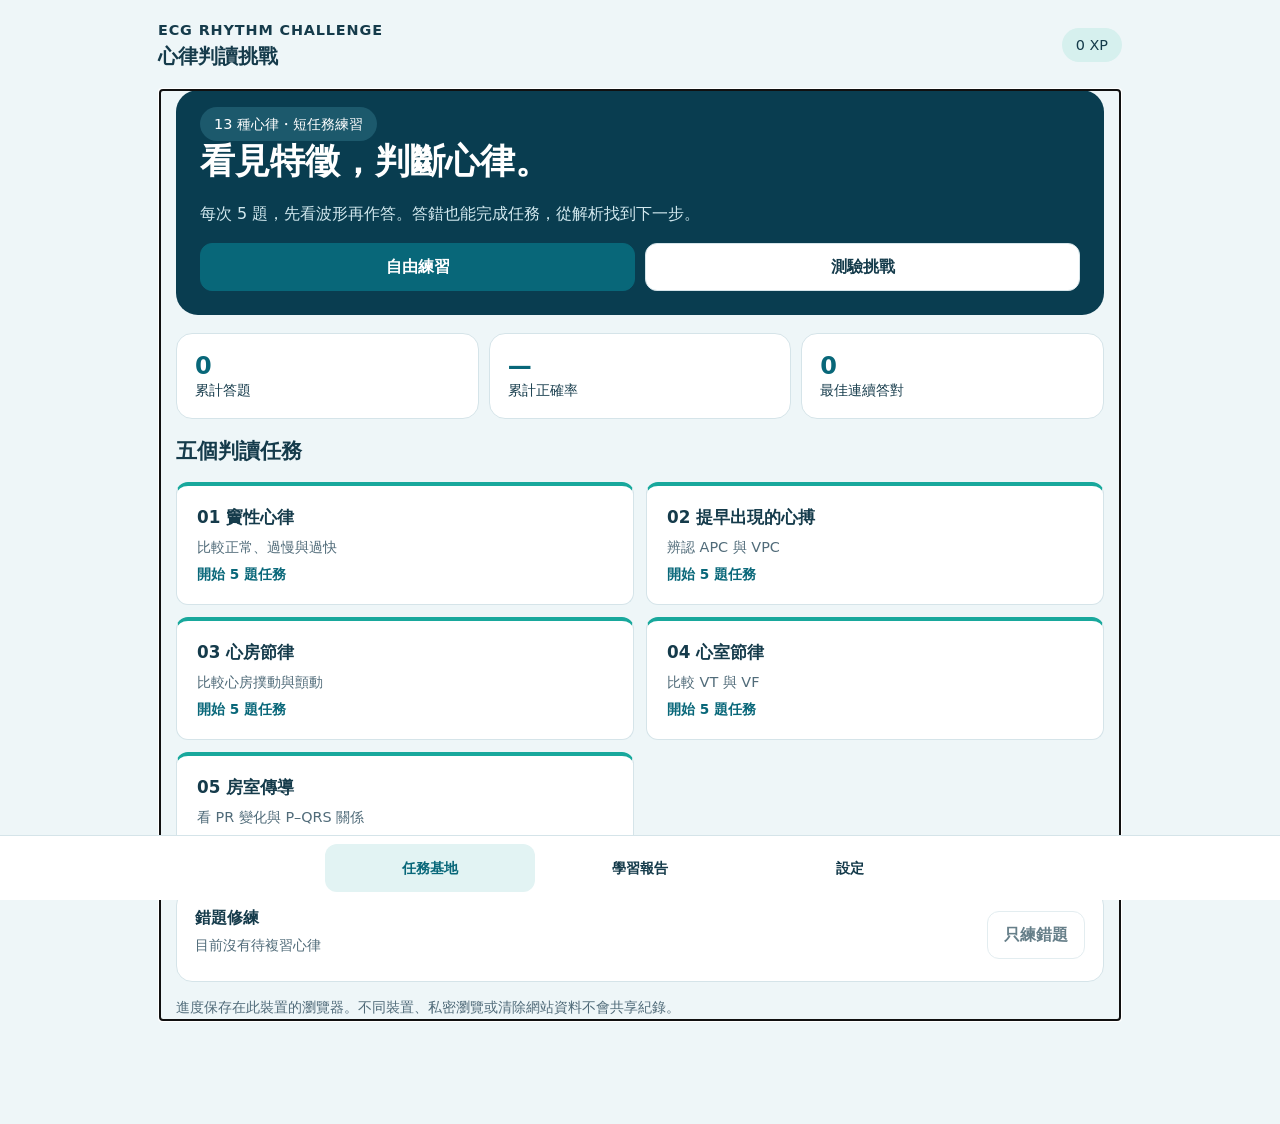
==== index.html @ e71709d8 "Add 300/RR large-box heart-rate calculator and explicit teaching formula" ====
<!doctype html><html lang="zh-Hant"><head><meta charset="utf-8"><meta name="viewport" content="width=device-width,initial-scale=1,viewport-fit=cover"><meta name="theme-color" content="#093d50"><title>ECG Rhythm Challenge｜心律判讀挑戰</title><meta name="description" content="護理科學生心律判讀：13 種指定心律、短任務、中文解析與錯題重練。"><link rel="icon" href="data:image/svg+xml,%3Csvg xmlns='http://www.w3.org/2000/svg' viewBox='0 0 64 64'%3E%3Crect width='64' height='64' rx='14' fill='%230b6477'/%3E%3Cpath d='M7 34h12l5-14 8 28 7-20 4 6h14' fill='none' stroke='white' stroke-width='5'/%3E%3C/svg%3E"><link rel="stylesheet" href="style.css?v=10"></head><body><a class="skip" href="#app">跳至主要內容</a><header><div><b>ECG RHYTHM CHALLENGE</b><span>心律判讀挑戰</span></div><span class="pill" id="xp">0 XP</span></header><p id="notice" class="notice" role="status" hidden></p><main id="app" tabindex="-1"></main><nav id="nav" aria-label="主要導覽"><button data-view="home">任務基地</button><button data-view="report">學習報告</button><button data-view="settings">設定</button></nav><dialog id="zoom"><div class="dialog-top"><b>心電圖放大檢視</b><button id="closeZoom">關閉</button></div><p>左右滑動查看完整波形。</p><div class="zoom-scroll"><img id="zoomImg" alt="放大的心電圖波形"></div></dialog><noscript>請啟用 JavaScript 以進行心律判讀練習。</noscript><script type="module" src="app.mjs?v=10"></script></body></html>
---- style.css ----
:root{font-family:system-ui,-apple-system,'Noto Sans TC',sans-serif;color:#153b4b;background:#eef6f8;font-size:16px;--teal:#086779;--muted:#506b79;--line:#d5e4e9}*{box-sizing:border-box}body{margin:0;padding-bottom:calc(90px + env(safe-area-inset-bottom))}button,select{font:inherit}button{cursor:pointer;min-height:48px;border-radius:12px;border:1px solid var(--line);padding:11px 16px;background:white;color:#153b4b;font-weight:650;touch-action:manipulation}button:disabled{cursor:default;opacity:.65}button:focus-visible,select:focus-visible{outline:3px solid #f2af39;outline-offset:3px}button.primary{background:var(--teal);color:white;border-color:var(--teal)}button.full{width:100%}header{max-width:1000px;margin:auto;padding:20px 18px;display:flex;justify-content:space-between;gap:12px;align-items:center}header b{font-size:.9rem;letter-spacing:.06em}header span:not(.pill){display:block;font-size:1.25rem;font-weight:800;margin-top:4px}.pill{border-radius:50px;background:#d6f0ee;padding:9px 14px;white-space:nowrap;font-size:.9rem}main{max-width:960px;margin:auto;padding:0 16px}h1{font-size:clamp(1.6rem,5vw,2.2rem);margin:4px 0 12px}h2{font-size:1.3rem}h3{font-size:1.05rem}p{line-height:1.65}small,.muted{color:var(--muted);font-size:.9rem}.hero{background:#093d50;color:white;border-radius:22px;padding:24px;margin-bottom:18px}.hero p{color:#d1e8ee}.hero .pill{background:#1c596c;color:#fff}.actions{display:flex;flex-wrap:wrap;gap:10px}.actions>*{flex:1;min-width:130px}.metrics{display:grid;grid-template-columns:repeat(3,1fr);gap:10px;margin:16px 0}.metric,.card{background:white;border:1px solid var(--line);border-radius:16px;padding:18px}.metric b{display:block;font-size:1.5rem;color:var(--teal)}.metric span{font-size:.85rem}.cards{display:grid;grid-template-columns:repeat(2,minmax(0,1fr));gap:12px}.mission{text-align:left;padding:20px;border-top:4px solid #18a89c;display:flex;flex-direction:column;gap:9px}.mission b{font-size:1.05rem}.mission small{font-weight:400}.mission .best{font-size:.85rem;color:#086779}.card{margin:14px 0}.gamehead{display:flex;justify-content:space-between;align-items:center;gap:10px;margin-bottom:12px}.gamehead h1{font-size:1.05rem;margin:0}.progress{height:8px;background:#d7e5e9;border-radius:9px;overflow:hidden;margin:14px 0}.progress span{display:block;height:100%;background:#15a399}.tools{display:flex;gap:8px;flex-wrap:wrap;margin:10px 0}.tools button{font-size:.9rem;padding:8px 12px;min-height:44px}.ecg{background:#fff;border:1px solid #dfb8bc;border-radius:12px;overflow:hidden;position:relative}.ecg img{display:block;width:100%;height:auto;max-height:350px;object-fit:contain}.ecg.revealing{min-height:0}.choices{display:grid;grid-template-columns:1fr 1fr;gap:10px}.choice{display:flex;align-items:center;gap:12px;text-align:left;min-height:64px}.letter{flex:0 0 30px;width:30px;height:30px;border-radius:8px;display:grid;place-items:center;background:#e7f1f4}.choice.good{border:2px solid #197851;background:#e5f6ee;opacity:1}.choice.bad{border:2px solid #bc3d4d;background:#ffedf0;opacity:1}.choice.selected{border:2px solid var(--teal);opacity:1;background:#e7f4f7}.feedback{padding:18px;border-radius:14px;background:#eaf5f8;border-left:5px solid var(--teal);margin-top:18px}.feedback.bad{border-color:#bd3d50}.feedback ul{padding-left:20px;line-height:1.75}.feedback li{margin:7px 0}.guide{display:flex;gap:7px;flex-wrap:wrap;padding:12px 0}.guide span{background:#eaf1f5;padding:6px 9px;border-radius:8px;font-size:.85rem}.next-row{position:sticky;bottom:calc(78px + env(safe-area-inset-bottom));background:#ffffffee;padding:10px 0;backdrop-filter:blur(8px);margin-top:12px}.review{border-top:1px solid var(--line);padding:16px 0}.review summary{cursor:pointer;line-height:1.6}.review img{width:100%;max-width:550px}.row{display:flex;justify-content:space-between;gap:12px;align-items:center}.row p{margin:5px 0}.stat{display:grid;grid-template-columns:1fr auto;gap:8px;padding:15px 0;border-bottom:1px solid var(--line)}.bar{grid-column:1/-1;height:8px;background:#e1edf1;border-radius:8px;overflow:hidden}.bar span{display:block;height:100%;background:#12a296}nav{position:fixed;bottom:0;left:0;right:0;background:#fff;border-top:1px solid var(--line);display:flex;justify-content:center;padding:8px 12px calc(8px + env(safe-area-inset-bottom));z-index:5}nav button{border:0;max-width:210px;flex:1;background:white;font-size:.9rem}nav button.active{background:#e2f3f3;color:var(--teal)}.notice{max-width:940px;margin:0 auto 15px;padding:12px;background:#fff3ce;border-radius:10px}.demo{padding:12px;background:#fff2cd;border-radius:12px;margin-bottom:12px}.demo select,select{min-height:48px;max-width:100%;border:1px solid var(--line);border-radius:10px;padding:10px;background:white;color:inherit}dialog{width:min(95vw,900px);max-height:90dvh;border:0;border-radius:18px;padding:18px}dialog::backdrop{background:#092a3cd9}.dialog-top{display:flex;justify-content:space-between;align-items:center;gap:10px}.zoom-scroll{overflow-x:auto}.zoom-scroll img{width:100%;min-width:748px;height:auto}.skip{position:absolute;left:12px;top:-100px;background:white;padding:12px;z-index:20}.skip:focus{top:5px}.danger{color:#b63849}.points{font-size:2.6rem;font-weight:850;color:var(--teal)}@media(max-width:540px){header{padding:16px}main{padding:0 12px}.hero{padding:20px}.cards{grid-template-columns:1fr}.choices{grid-template-columns:1fr}.choice{min-height:56px;padding:12px}.metric{padding:12px}.card{padding:16px}.guide span{font-size:.8rem}.ecg img{max-height:none}.gamehead{flex-wrap:wrap}.tools{gap:6px}}@media(prefers-reduced-motion:reduce){*{scroll-behavior:auto!important}}

.rate-helper{margin:16px 0;padding:12px;background:#f0f8f8;border:1px solid #cbdfe2;border-radius:12px}.rate-helper summary{cursor:pointer;font-weight:700}.rate-helper input{display:block;width:100%;max-width:240px;min-height:48px;margin-top:8px;border:1px solid #92b2ba;border-radius:10px;padding:10px;font:inherit;color:#153b4b;background:white}.rate-helper input:focus-visible{outline:3px solid #ed9c35;outline-offset:2px}
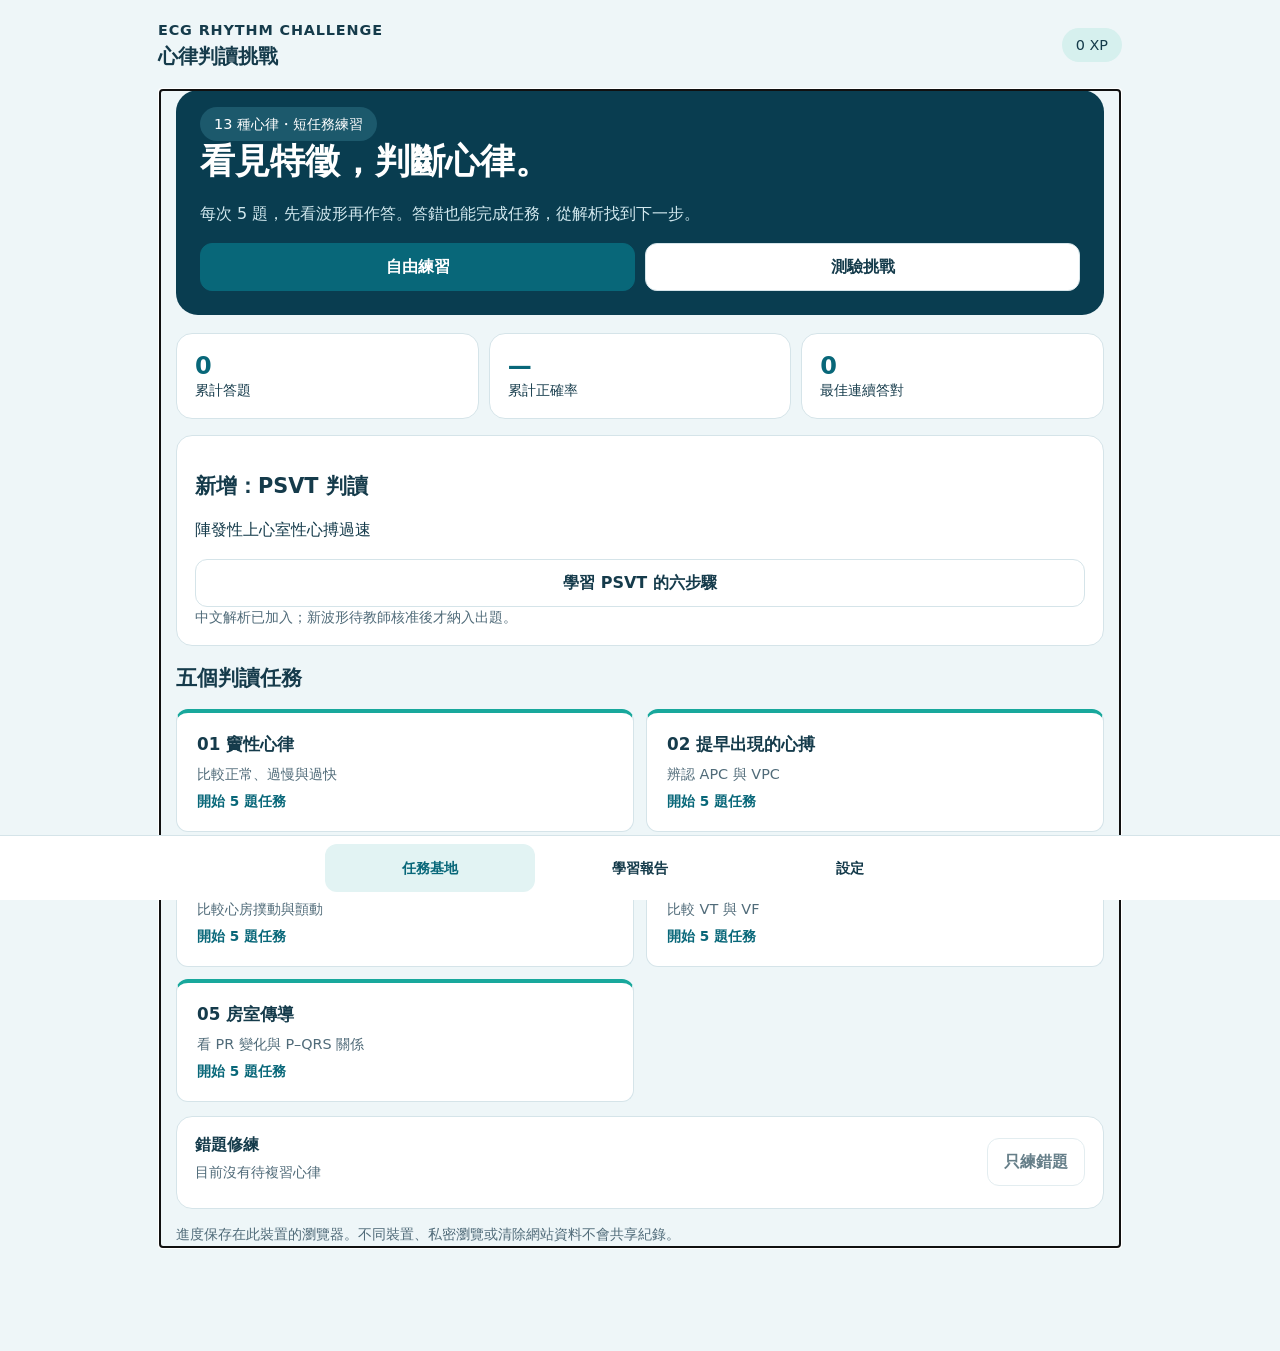
==== commit 98fe791f: "Add PSVT six-step study and three teacher-review waveforms; gate quiz use pending approval" ====
--- a/index.html
+++ b/index.html
@@ -1 +1 @@
-<!doctype html><html lang="zh-Hant"><head><meta charset="utf-8"><meta name="viewport" content="width=device-width,initial-scale=1,viewport-fit=cover"><meta name="theme-color" content="#093d50"><title>ECG Rhythm Challenge｜心律判讀挑戰</title><meta name="description" content="護理科學生心律判讀：13 種指定心律、短任務、中文解析與錯題重練。"><link rel="icon" href="data:image/svg+xml,%3Csvg xmlns='http://www.w3.org/2000/svg' viewBox='0 0 64 64'%3E%3Crect width='64' height='64' rx='14' fill='%230b6477'/%3E%3Cpath d='M7 34h12l5-14 8 28 7-20 4 6h14' fill='none' stroke='white' stroke-width='5'/%3E%3C/svg%3E"><link rel="stylesheet" href="style.css?v=10"></head><body><a class="skip" href="#app">跳至主要內容</a><header><div><b>ECG RHYTHM CHALLENGE</b><span>心律判讀挑戰</span></div><span class="pill" id="xp">0 XP</span></header><p id="notice" class="notice" role="status" hidden></p><main id="app" tabindex="-1"></main><nav id="nav" aria-label="主要導覽"><button data-view="home">任務基地</button><button data-view="report">學習報告</button><button data-view="settings">設定</button></nav><dialog id="zoom"><div class="dialog-top"><b>心電圖放大檢視</b><button id="closeZoom">關閉</button></div><p>左右滑動查看完整波形。</p><div class="zoom-scroll"><img id="zoomImg" alt="放大的心電圖波形"></div></dialog><noscript>請啟用 JavaScript 以進行心律判讀練習。</noscript><script type="module" src="app.mjs?v=10"></script></body></html>
+<!doctype html><html lang="zh-Hant"><head><meta charset="utf-8"><meta name="viewport" content="width=device-width,initial-scale=1,viewport-fit=cover"><meta name="theme-color" content="#093d50"><title>ECG Rhythm Challenge｜心律判讀挑戰</title><meta name="description" content="護理科學生心律判讀：13 種指定心律、短任務、中文解析與錯題重練。"><link rel="icon" href="data:image/svg+xml,%3Csvg xmlns='http://www.w3.org/2000/svg' viewBox='0 0 64 64'%3E%3Crect width='64' height='64' rx='14' fill='%230b6477'/%3E%3Cpath d='M7 34h12l5-14 8 28 7-20 4 6h14' fill='none' stroke='white' stroke-width='5'/%3E%3C/svg%3E"><link rel="stylesheet" href="style.css?v=11"></head><body><a class="skip" href="#app">跳至主要內容</a><header><div><b>ECG RHYTHM CHALLENGE</b><span>心律判讀挑戰</span></div><span class="pill" id="xp">0 XP</span></header><p id="notice" class="notice" role="status" hidden></p><main id="app" tabindex="-1"></main><nav id="nav" aria-label="主要導覽"><button data-view="home">任務基地</button><button data-view="report">學習報告</button><button data-view="settings">設定</button></nav><dialog id="zoom"><div class="dialog-top"><b>心電圖放大檢視</b><button id="closeZoom">關閉</button></div><p>左右滑動查看完整波形。</p><div class="zoom-scroll"><img id="zoomImg" alt="放大的心電圖波形"></div></dialog><noscript>請啟用 JavaScript 以進行心律判讀練習。</noscript><script type="module" src="app.mjs?v=11"></script></body></html>
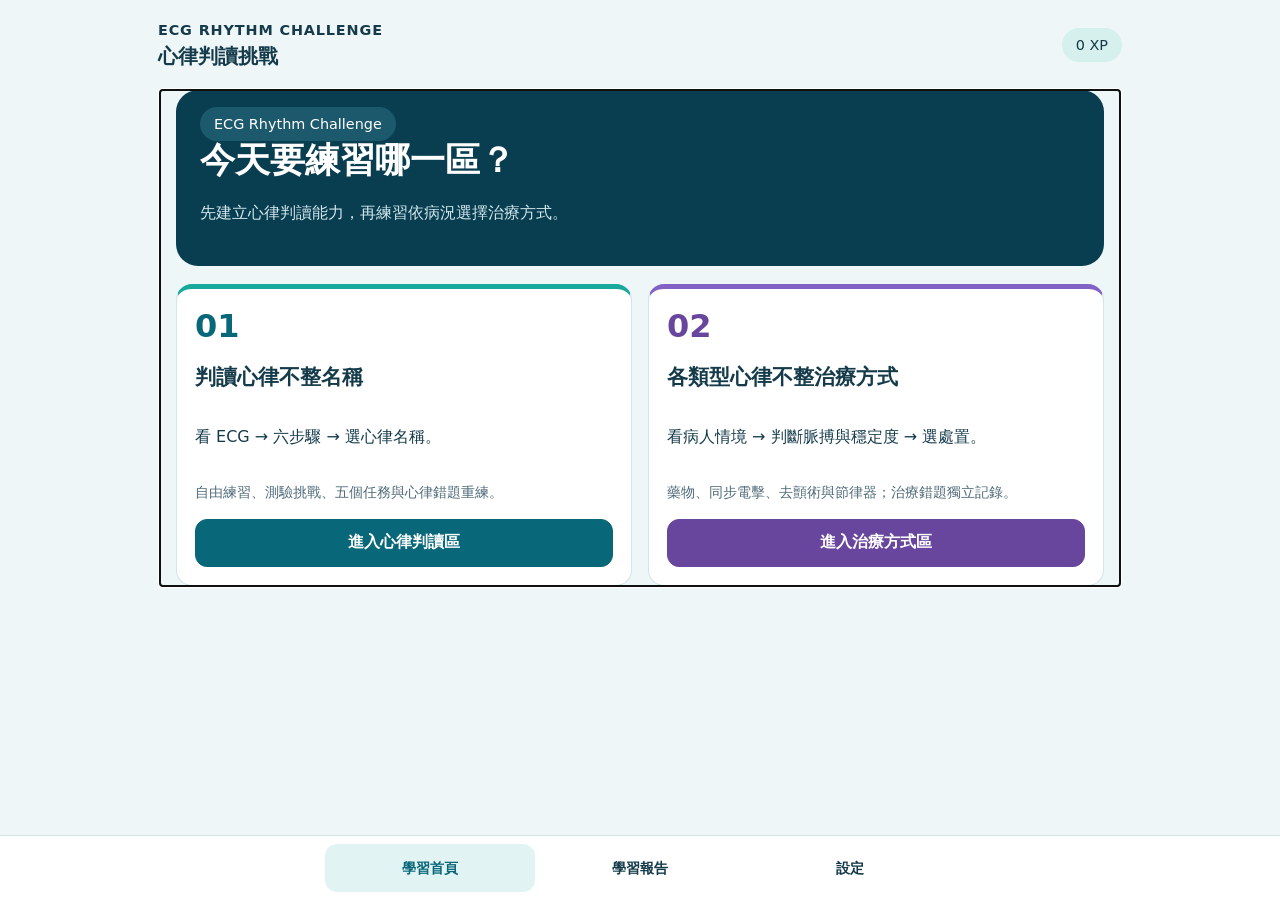
==== commit 1c19ecaa: "Split rhythm identification and treatment learning; add 18 verified scenario and pharmacology questi" ====
--- a/index.html
+++ b/index.html
@@ -1 +1 @@
-<!doctype html><html lang="zh-Hant"><head><meta charset="utf-8"><meta name="viewport" content="width=device-width,initial-scale=1,viewport-fit=cover"><meta name="theme-color" content="#093d50"><title>ECG Rhythm Challenge｜心律判讀挑戰</title><meta name="description" content="護理科學生心律判讀：13 種指定心律、短任務、中文解析與錯題重練。"><link rel="icon" href="data:image/svg+xml,%3Csvg xmlns='http://www.w3.org/2000/svg' viewBox='0 0 64 64'%3E%3Crect width='64' height='64' rx='14' fill='%230b6477'/%3E%3Cpath d='M7 34h12l5-14 8 28 7-20 4 6h14' fill='none' stroke='white' stroke-width='5'/%3E%3C/svg%3E"><link rel="stylesheet" href="style.css?v=11"></head><body><a class="skip" href="#app">跳至主要內容</a><header><div><b>ECG RHYTHM CHALLENGE</b><span>心律判讀挑戰</span></div><span class="pill" id="xp">0 XP</span></header><p id="notice" class="notice" role="status" hidden></p><main id="app" tabindex="-1"></main><nav id="nav" aria-label="主要導覽"><button data-view="home">任務基地</button><button data-view="report">學習報告</button><button data-view="settings">設定</button></nav><dialog id="zoom"><div class="dialog-top"><b>心電圖放大檢視</b><button id="closeZoom">關閉</button></div><p>左右滑動查看完整波形。</p><div class="zoom-scroll"><img id="zoomImg" alt="放大的心電圖波形"></div></dialog><noscript>請啟用 JavaScript 以進行心律判讀練習。</noscript><script type="module" src="app.mjs?v=11"></script></body></html>
+<!doctype html><html lang="zh-Hant"><head><meta charset="utf-8"><meta name="viewport" content="width=device-width,initial-scale=1,viewport-fit=cover"><meta name="theme-color" content="#093d50"><title>ECG Rhythm Challenge｜心律判讀挑戰</title><meta name="description" content="護理科學生心律名稱判讀與治療方式練習：中文解析、病況情境、測驗與錯題重練。"><link rel="icon" href="data:image/svg+xml,%3Csvg xmlns='http://www.w3.org/2000/svg' viewBox='0 0 64 64'%3E%3Crect width='64' height='64' rx='14' fill='%230b6477'/%3E%3Cpath d='M7 34h12l5-14 8 28 7-20 4 6h14' fill='none' stroke='white' stroke-width='5'/%3E%3C/svg%3E"><link rel="stylesheet" href="style.css?v=12"></head><body><a class="skip" href="#app">跳至主要內容</a><header><div><b>ECG RHYTHM CHALLENGE</b><span>心律判讀挑戰</span></div><span class="pill" id="xp">0 XP</span></header><p id="notice" class="notice" role="status" hidden></p><main id="app" tabindex="-1"></main><nav id="nav" aria-label="主要導覽"><button data-view="home">學習首頁</button><button data-view="report">學習報告</button><button data-view="settings">設定</button></nav><dialog id="zoom"><div class="dialog-top"><b>心電圖放大檢視</b><button id="closeZoom">關閉</button></div><p>左右滑動查看完整波形。</p><div class="zoom-scroll"><img id="zoomImg" alt="放大的心電圖波形"></div></dialog><noscript>請啟用 JavaScript 以進行心律判讀練習。</noscript><script type="module" src="app.mjs?v=12"></script></body></html>
--- a/style.css
+++ b/style.css
@@ -1,3 +1,5 @@
 :root{font-family:system-ui,-apple-system,'Noto Sans TC',sans-serif;color:#153b4b;background:#eef6f8;font-size:16px;--teal:#086779;--muted:#506b79;--line:#d5e4e9}*{box-sizing:border-box}body{margin:0;padding-bottom:calc(90px + env(safe-area-inset-bottom))}button,select{font:inherit}button{cursor:pointer;min-height:48px;border-radius:12px;border:1px solid var(--line);padding:11px 16px;background:white;color:#153b4b;font-weight:650;touch-action:manipulation}button:disabled{cursor:default;opacity:.65}button:focus-visible,select:focus-visible{outline:3px solid #f2af39;outline-offset:3px}button.primary{background:var(--teal);color:white;border-color:var(--teal)}button.full{width:100%}header{max-width:1000px;margin:auto;padding:20px 18px;display:flex;justify-content:space-between;gap:12px;align-items:center}header b{font-size:.9rem;letter-spacing:.06em}header span:not(.pill){display:block;font-size:1.25rem;font-weight:800;margin-top:4px}.pill{border-radius:50px;background:#d6f0ee;padding:9px 14px;white-space:nowrap;font-size:.9rem}main{max-width:960px;margin:auto;padding:0 16px}h1{font-size:clamp(1.6rem,5vw,2.2rem);margin:4px 0 12px}h2{font-size:1.3rem}h3{font-size:1.05rem}p{line-height:1.65}small,.muted{color:var(--muted);font-size:.9rem}.hero{background:#093d50;color:white;border-radius:22px;padding:24px;margin-bottom:18px}.hero p{color:#d1e8ee}.hero .pill{background:#1c596c;color:#fff}.actions{display:flex;flex-wrap:wrap;gap:10px}.actions>*{flex:1;min-width:130px}.metrics{display:grid;grid-template-columns:repeat(3,1fr);gap:10px;margin:16px 0}.metric,.card{background:white;border:1px solid var(--line);border-radius:16px;padding:18px}.metric b{display:block;font-size:1.5rem;color:var(--teal)}.metric span{font-size:.85rem}.cards{display:grid;grid-template-columns:repeat(2,minmax(0,1fr));gap:12px}.mission{text-align:left;padding:20px;border-top:4px solid #18a89c;display:flex;flex-direction:column;gap:9px}.mission b{font-size:1.05rem}.mission small{font-weight:400}.mission .best{font-size:.85rem;color:#086779}.card{margin:14px 0}.gamehead{display:flex;justify-content:space-between;align-items:center;gap:10px;margin-bottom:12px}.gamehead h1{font-size:1.05rem;margin:0}.progress{height:8px;background:#d7e5e9;border-radius:9px;overflow:hidden;margin:14px 0}.progress span{display:block;height:100%;background:#15a399}.tools{display:flex;gap:8px;flex-wrap:wrap;margin:10px 0}.tools button{font-size:.9rem;padding:8px 12px;min-height:44px}.ecg{background:#fff;border:1px solid #dfb8bc;border-radius:12px;overflow:hidden;position:relative}.ecg img{display:block;width:100%;height:auto;max-height:350px;object-fit:contain}.ecg.revealing{min-height:0}.choices{display:grid;grid-template-columns:1fr 1fr;gap:10px}.choice{display:flex;align-items:center;gap:12px;text-align:left;min-height:64px}.letter{flex:0 0 30px;width:30px;height:30px;border-radius:8px;display:grid;place-items:center;background:#e7f1f4}.choice.good{border:2px solid #197851;background:#e5f6ee;opacity:1}.choice.bad{border:2px solid #bc3d4d;background:#ffedf0;opacity:1}.choice.selected{border:2px solid var(--teal);opacity:1;background:#e7f4f7}.feedback{padding:18px;border-radius:14px;background:#eaf5f8;border-left:5px solid var(--teal);margin-top:18px}.feedback.bad{border-color:#bd3d50}.feedback ul{padding-left:20px;line-height:1.75}.feedback li{margin:7px 0}.guide{display:flex;gap:7px;flex-wrap:wrap;padding:12px 0}.guide span{background:#eaf1f5;padding:6px 9px;border-radius:8px;font-size:.85rem}.next-row{position:sticky;bottom:calc(78px + env(safe-area-inset-bottom));background:#ffffffee;padding:10px 0;backdrop-filter:blur(8px);margin-top:12px}.review{border-top:1px solid var(--line);padding:16px 0}.review summary{cursor:pointer;line-height:1.6}.review img{width:100%;max-width:550px}.row{display:flex;justify-content:space-between;gap:12px;align-items:center}.row p{margin:5px 0}.stat{display:grid;grid-template-columns:1fr auto;gap:8px;padding:15px 0;border-bottom:1px solid var(--line)}.bar{grid-column:1/-1;height:8px;background:#e1edf1;border-radius:8px;overflow:hidden}.bar span{display:block;height:100%;background:#12a296}nav{position:fixed;bottom:0;left:0;right:0;background:#fff;border-top:1px solid var(--line);display:flex;justify-content:center;padding:8px 12px calc(8px + env(safe-area-inset-bottom));z-index:5}nav button{border:0;max-width:210px;flex:1;background:white;font-size:.9rem}nav button.active{background:#e2f3f3;color:var(--teal)}.notice{max-width:940px;margin:0 auto 15px;padding:12px;background:#fff3ce;border-radius:10px}.demo{padding:12px;background:#fff2cd;border-radius:12px;margin-bottom:12px}.demo select,select{min-height:48px;max-width:100%;border:1px solid var(--line);border-radius:10px;padding:10px;background:white;color:inherit}dialog{width:min(95vw,900px);max-height:90dvh;border:0;border-radius:18px;padding:18px}dialog::backdrop{background:#092a3cd9}.dialog-top{display:flex;justify-content:space-between;align-items:center;gap:10px}.zoom-scroll{overflow-x:auto}.zoom-scroll img{width:100%;min-width:748px;height:auto}.skip{position:absolute;left:12px;top:-100px;background:white;padding:12px;z-index:20}.skip:focus{top:5px}.danger{color:#b63849}.points{font-size:2.6rem;font-weight:850;color:var(--teal)}@media(max-width:540px){header{padding:16px}main{padding:0 12px}.hero{padding:20px}.cards{grid-template-columns:1fr}.choices{grid-template-columns:1fr}.choice{min-height:56px;padding:12px}.metric{padding:12px}.card{padding:16px}.guide span{font-size:.8rem}.ecg img{max-height:none}.gamehead{flex-wrap:wrap}.tools{gap:6px}}@media(prefers-reduced-motion:reduce){*{scroll-behavior:auto!important}}
 
 .rate-helper{margin:16px 0;padding:12px;background:#f0f8f8;border:1px solid #cbdfe2;border-radius:12px}.rate-helper summary{cursor:pointer;font-weight:700}.rate-helper input{display:block;width:100%;max-width:240px;min-height:48px;margin-top:8px;border:1px solid #92b2ba;border-radius:10px;padding:10px;font:inherit;color:#153b4b;background:white}.rate-helper input:focus-visible{outline:3px solid #ed9c35;outline-offset:2px}
+
+.learning-areas{display:grid;grid-template-columns:1fr 1fr;gap:16px}.learning-area{margin:0;display:flex;flex-direction:column;border-top:5px solid #18a89c}.learning-area button{margin-top:auto}.treatment-area{border-top-color:#8263c5}.treatment-area .primary{background:#68469d;border-color:#68469d}.area-number{color:#086779;font-size:2rem;font-weight:800}.treatment-area .area-number{color:#68469d}.treatment-hero{background:#493369}.clinical-case{padding:4px 0 12px;border-bottom:1px solid var(--line);margin-bottom:18px}.full-select{display:block;width:100%;margin:12px 0 18px}@media(max-width:600px){.learning-areas{grid-template-columns:1fr}}
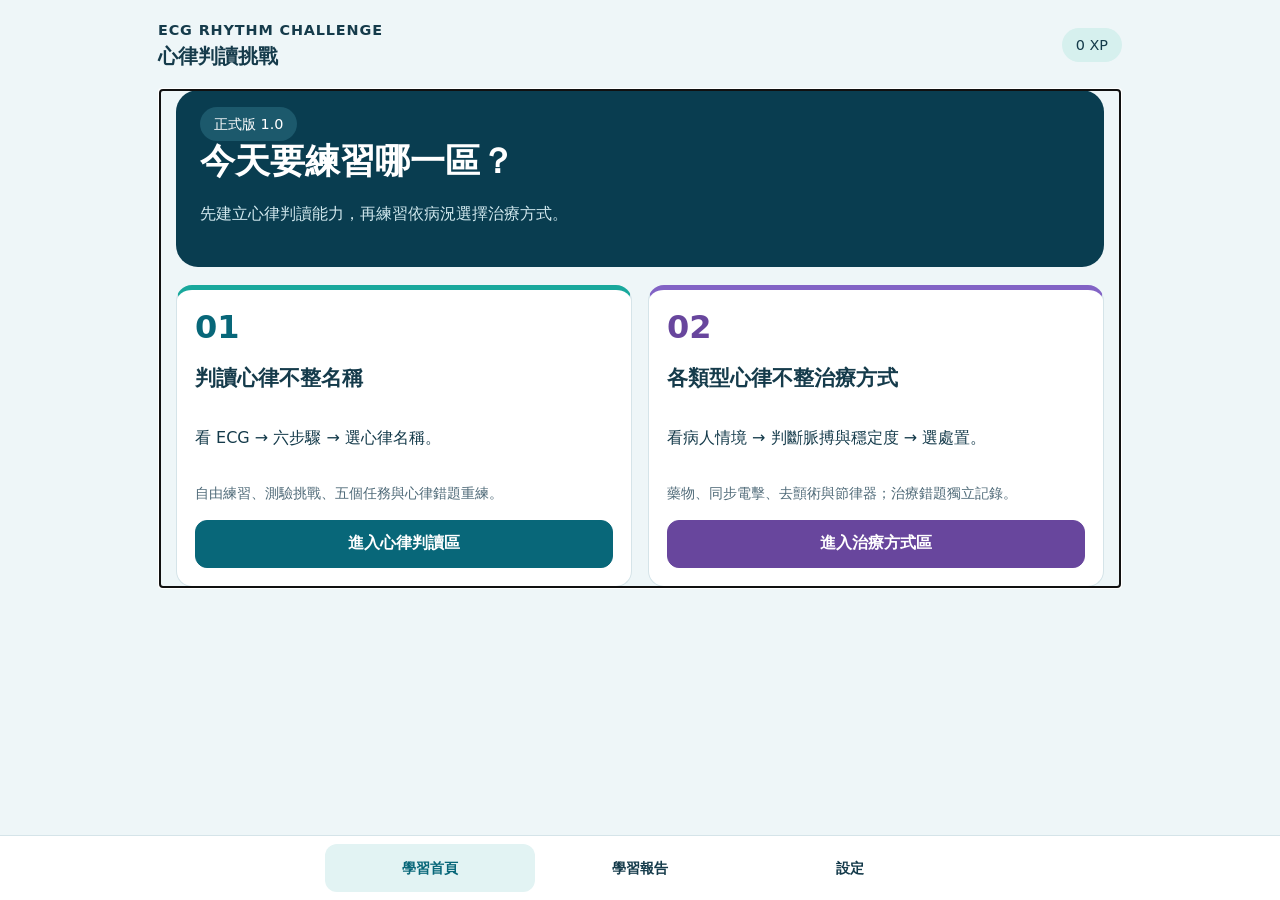
==== commit 569c73b6: "Release 1.0: approved dual-area ECG learning site with 14 rhythms, PSVT templates and 40 treatment q" ====
--- a/index.html
+++ b/index.html
@@ -1 +1 @@
-<!doctype html><html lang="zh-Hant"><head><meta charset="utf-8"><meta name="viewport" content="width=device-width,initial-scale=1,viewport-fit=cover"><meta name="theme-color" content="#093d50"><title>ECG Rhythm Challenge｜心律判讀挑戰</title><meta name="description" content="護理科學生心律名稱判讀與治療方式練習：中文解析、病況情境、測驗與錯題重練。"><link rel="icon" href="data:image/svg+xml,%3Csvg xmlns='http://www.w3.org/2000/svg' viewBox='0 0 64 64'%3E%3Crect width='64' height='64' rx='14' fill='%230b6477'/%3E%3Cpath d='M7 34h12l5-14 8 28 7-20 4 6h14' fill='none' stroke='white' stroke-width='5'/%3E%3C/svg%3E"><link rel="stylesheet" href="style.css?v=12"></head><body><a class="skip" href="#app">跳至主要內容</a><header><div><b>ECG RHYTHM CHALLENGE</b><span>心律判讀挑戰</span></div><span class="pill" id="xp">0 XP</span></header><p id="notice" class="notice" role="status" hidden></p><main id="app" tabindex="-1"></main><nav id="nav" aria-label="主要導覽"><button data-view="home">學習首頁</button><button data-view="report">學習報告</button><button data-view="settings">設定</button></nav><dialog id="zoom"><div class="dialog-top"><b>心電圖放大檢視</b><button id="closeZoom">關閉</button></div><p>左右滑動查看完整波形。</p><div class="zoom-scroll"><img id="zoomImg" alt="放大的心電圖波形"></div></dialog><noscript>請啟用 JavaScript 以進行心律判讀練習。</noscript><script type="module" src="app.mjs?v=12"></script></body></html>
+<!doctype html><html lang="zh-Hant"><head><meta charset="utf-8"><meta name="viewport" content="width=device-width,initial-scale=1,viewport-fit=cover"><meta name="theme-color" content="#093d50"><title>ECG Rhythm Challenge｜心律判讀挑戰｜正式版</title><meta name="description" content="護理科學生心律名稱判讀與治療方式練習：中文解析、病況情境、測驗與錯題重練。"><link rel="icon" href="data:image/svg+xml,%3Csvg xmlns='http://www.w3.org/2000/svg' viewBox='0 0 64 64'%3E%3Crect width='64' height='64' rx='14' fill='%230b6477'/%3E%3Cpath d='M7 34h12l5-14 8 28 7-20 4 6h14' fill='none' stroke='white' stroke-width='5'/%3E%3C/svg%3E"><link rel="stylesheet" href="style.css?v=14"></head><body><a class="skip" href="#app">跳至主要內容</a><header><div><b>ECG RHYTHM CHALLENGE</b><span>心律判讀挑戰</span></div><span class="pill" id="xp">0 XP</span></header><p id="notice" class="notice" role="status" hidden></p><main id="app" tabindex="-1"></main><nav id="nav" aria-label="主要導覽"><button data-view="home">學習首頁</button><button data-view="report">學習報告</button><button data-view="settings">設定</button></nav><dialog id="zoom"><div class="dialog-top"><b>心電圖放大檢視</b><button id="closeZoom">關閉</button></div><p>左右滑動查看完整波形。</p><div class="zoom-scroll"><img id="zoomImg" alt="放大的心電圖波形"></div></dialog><noscript>請啟用 JavaScript 以進行心律判讀練習。</noscript><script type="module" src="app.mjs?v=14"></script></body></html>
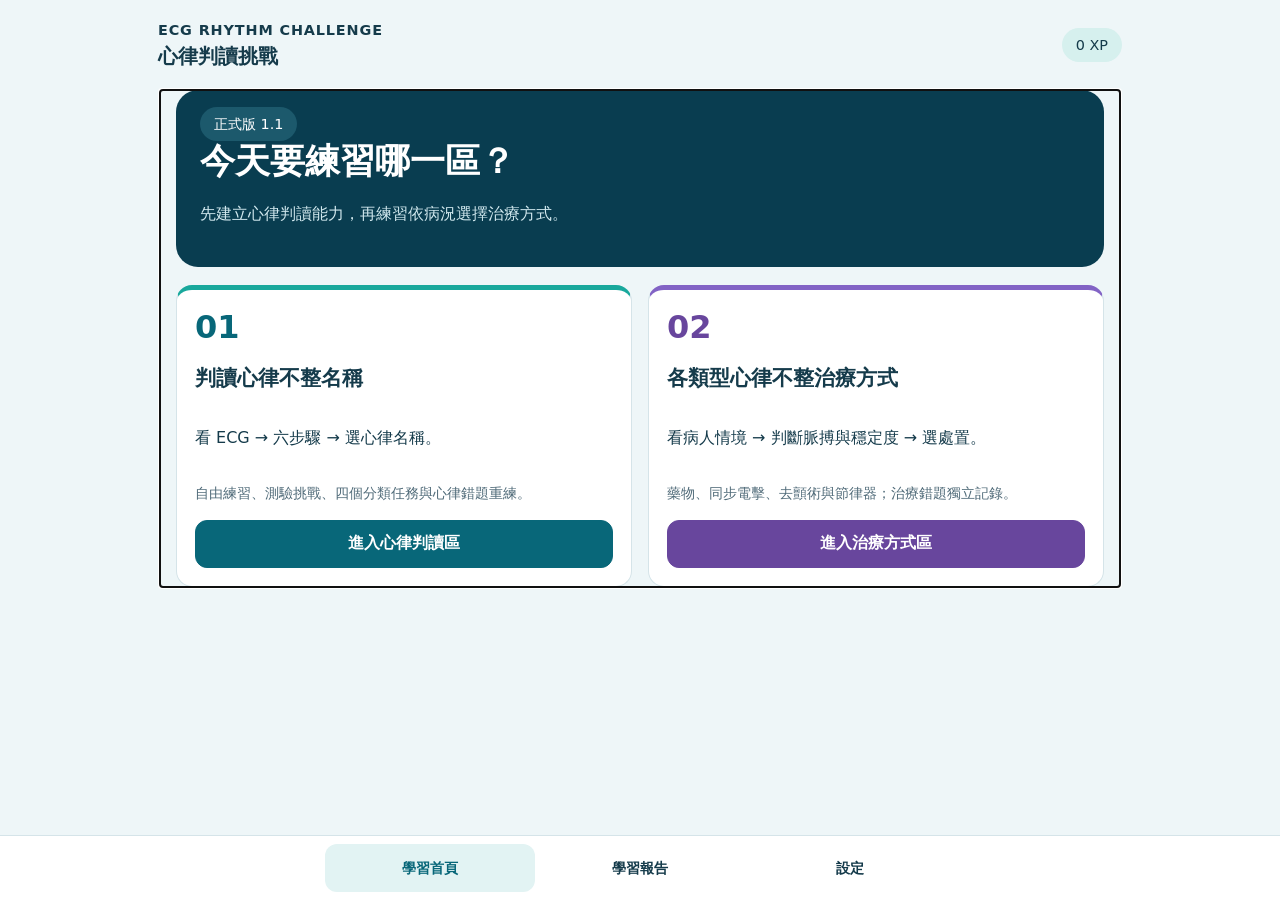
==== commit 5d01206f: "Group APC and PSVT with atrial rhythms and VPC with ventricular rhythms in both learning areas" ====
--- a/index.html
+++ b/index.html
@@ -1 +1 @@
-<!doctype html><html lang="zh-Hant"><head><meta charset="utf-8"><meta name="viewport" content="width=device-width,initial-scale=1,viewport-fit=cover"><meta name="theme-color" content="#093d50"><title>ECG Rhythm Challenge｜心律判讀挑戰｜正式版</title><meta name="description" content="護理科學生心律名稱判讀與治療方式練習：中文解析、病況情境、測驗與錯題重練。"><link rel="icon" href="data:image/svg+xml,%3Csvg xmlns='http://www.w3.org/2000/svg' viewBox='0 0 64 64'%3E%3Crect width='64' height='64' rx='14' fill='%230b6477'/%3E%3Cpath d='M7 34h12l5-14 8 28 7-20 4 6h14' fill='none' stroke='white' stroke-width='5'/%3E%3C/svg%3E"><link rel="stylesheet" href="style.css?v=14"></head><body><a class="skip" href="#app">跳至主要內容</a><header><div><b>ECG RHYTHM CHALLENGE</b><span>心律判讀挑戰</span></div><span class="pill" id="xp">0 XP</span></header><p id="notice" class="notice" role="status" hidden></p><main id="app" tabindex="-1"></main><nav id="nav" aria-label="主要導覽"><button data-view="home">學習首頁</button><button data-view="report">學習報告</button><button data-view="settings">設定</button></nav><dialog id="zoom"><div class="dialog-top"><b>心電圖放大檢視</b><button id="closeZoom">關閉</button></div><p>左右滑動查看完整波形。</p><div class="zoom-scroll"><img id="zoomImg" alt="放大的心電圖波形"></div></dialog><noscript>請啟用 JavaScript 以進行心律判讀練習。</noscript><script type="module" src="app.mjs?v=14"></script></body></html>
+<!doctype html><html lang="zh-Hant"><head><meta charset="utf-8"><meta name="viewport" content="width=device-width,initial-scale=1,viewport-fit=cover"><meta name="theme-color" content="#093d50"><title>ECG Rhythm Challenge｜心律判讀挑戰｜正式版</title><meta name="description" content="護理科學生心律名稱判讀與治療方式練習：中文解析、病況情境、測驗與錯題重練。"><link rel="icon" href="data:image/svg+xml,%3Csvg xmlns='http://www.w3.org/2000/svg' viewBox='0 0 64 64'%3E%3Crect width='64' height='64' rx='14' fill='%230b6477'/%3E%3Cpath d='M7 34h12l5-14 8 28 7-20 4 6h14' fill='none' stroke='white' stroke-width='5'/%3E%3C/svg%3E"><link rel="stylesheet" href="style.css?v=15"></head><body><a class="skip" href="#app">跳至主要內容</a><header><div><b>ECG RHYTHM CHALLENGE</b><span>心律判讀挑戰</span></div><span class="pill" id="xp">0 XP</span></header><p id="notice" class="notice" role="status" hidden></p><main id="app" tabindex="-1"></main><nav id="nav" aria-label="主要導覽"><button data-view="home">學習首頁</button><button data-view="report">學習報告</button><button data-view="settings">設定</button></nav><dialog id="zoom"><div class="dialog-top"><b>心電圖放大檢視</b><button id="closeZoom">關閉</button></div><p>左右滑動查看完整波形。</p><div class="zoom-scroll"><img id="zoomImg" alt="放大的心電圖波形"></div></dialog><noscript>請啟用 JavaScript 以進行心律判讀練習。</noscript><script type="module" src="app.mjs?v=15"></script></body></html>
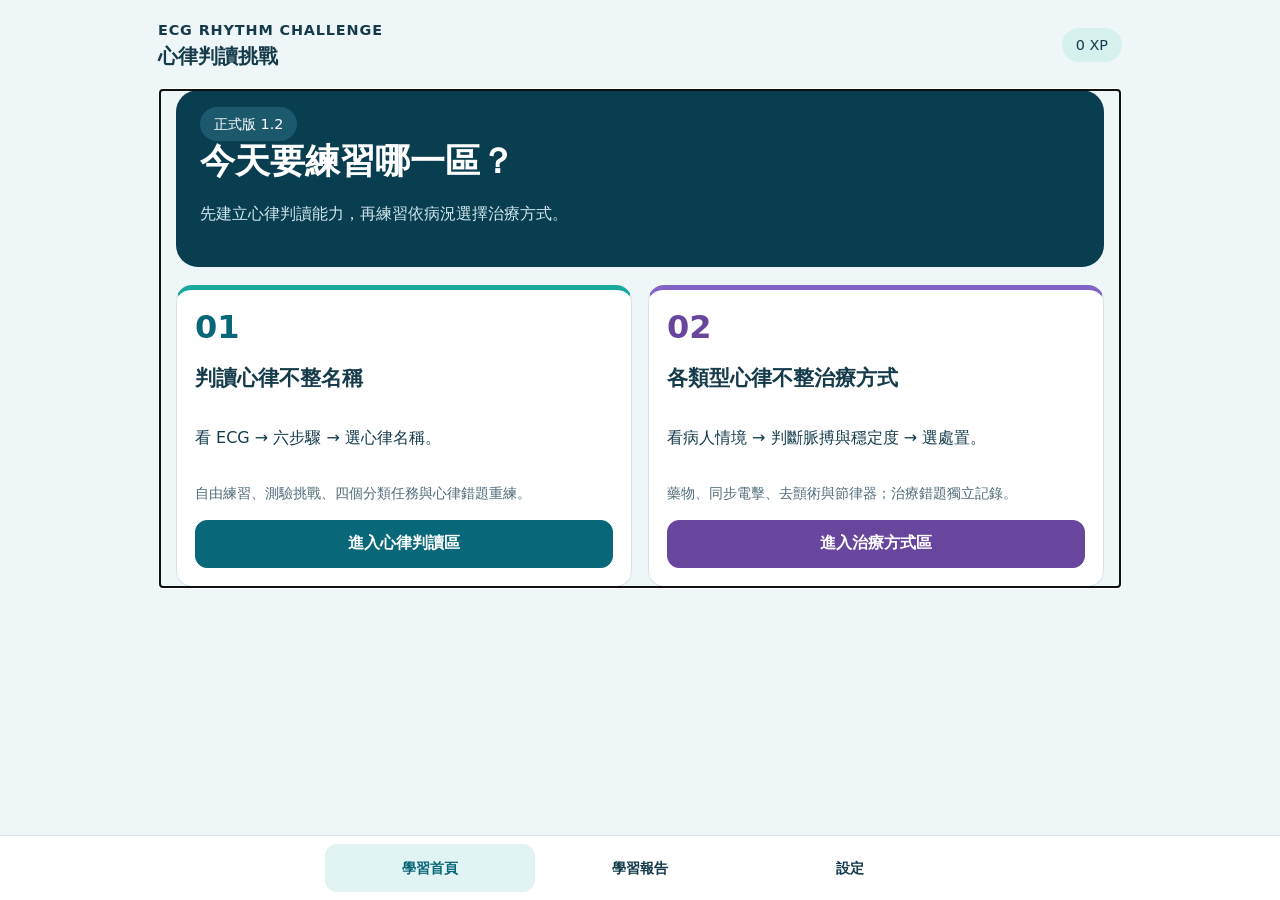
==== commit 368a49db: "Remove standalone PSVT study card while retaining PSVT questions in atrial category" ====
--- a/index.html
+++ b/index.html
@@ -1 +1 @@
-<!doctype html><html lang="zh-Hant"><head><meta charset="utf-8"><meta name="viewport" content="width=device-width,initial-scale=1,viewport-fit=cover"><meta name="theme-color" content="#093d50"><title>ECG Rhythm Challenge｜心律判讀挑戰｜正式版</title><meta name="description" content="護理科學生心律名稱判讀與治療方式練習：中文解析、病況情境、測驗與錯題重練。"><link rel="icon" href="data:image/svg+xml,%3Csvg xmlns='http://www.w3.org/2000/svg' viewBox='0 0 64 64'%3E%3Crect width='64' height='64' rx='14' fill='%230b6477'/%3E%3Cpath d='M7 34h12l5-14 8 28 7-20 4 6h14' fill='none' stroke='white' stroke-width='5'/%3E%3C/svg%3E"><link rel="stylesheet" href="style.css?v=15"></head><body><a class="skip" href="#app">跳至主要內容</a><header><div><b>ECG RHYTHM CHALLENGE</b><span>心律判讀挑戰</span></div><span class="pill" id="xp">0 XP</span></header><p id="notice" class="notice" role="status" hidden></p><main id="app" tabindex="-1"></main><nav id="nav" aria-label="主要導覽"><button data-view="home">學習首頁</button><button data-view="report">學習報告</button><button data-view="settings">設定</button></nav><dialog id="zoom"><div class="dialog-top"><b>心電圖放大檢視</b><button id="closeZoom">關閉</button></div><p>左右滑動查看完整波形。</p><div class="zoom-scroll"><img id="zoomImg" alt="放大的心電圖波形"></div></dialog><noscript>請啟用 JavaScript 以進行心律判讀練習。</noscript><script type="module" src="app.mjs?v=15"></script></body></html>
+<!doctype html><html lang="zh-Hant"><head><meta charset="utf-8"><meta name="viewport" content="width=device-width,initial-scale=1,viewport-fit=cover"><meta name="theme-color" content="#093d50"><title>ECG Rhythm Challenge｜心律判讀挑戰｜正式版</title><meta name="description" content="護理科學生心律名稱判讀與治療方式練習：中文解析、病況情境、測驗與錯題重練。"><link rel="icon" href="data:image/svg+xml,%3Csvg xmlns='http://www.w3.org/2000/svg' viewBox='0 0 64 64'%3E%3Crect width='64' height='64' rx='14' fill='%230b6477'/%3E%3Cpath d='M7 34h12l5-14 8 28 7-20 4 6h14' fill='none' stroke='white' stroke-width='5'/%3E%3C/svg%3E"><link rel="stylesheet" href="style.css?v=15"></head><body><a class="skip" href="#app">跳至主要內容</a><header><div><b>ECG RHYTHM CHALLENGE</b><span>心律判讀挑戰</span></div><span class="pill" id="xp">0 XP</span></header><p id="notice" class="notice" role="status" hidden></p><main id="app" tabindex="-1"></main><nav id="nav" aria-label="主要導覽"><button data-view="home">學習首頁</button><button data-view="report">學習報告</button><button data-view="settings">設定</button></nav><dialog id="zoom"><div class="dialog-top"><b>心電圖放大檢視</b><button id="closeZoom">關閉</button></div><p>左右滑動查看完整波形。</p><div class="zoom-scroll"><img id="zoomImg" alt="放大的心電圖波形"></div></dialog><noscript>請啟用 JavaScript 以進行心律判讀練習。</noscript><script type="module" src="app.mjs?v=16"></script></body></html>
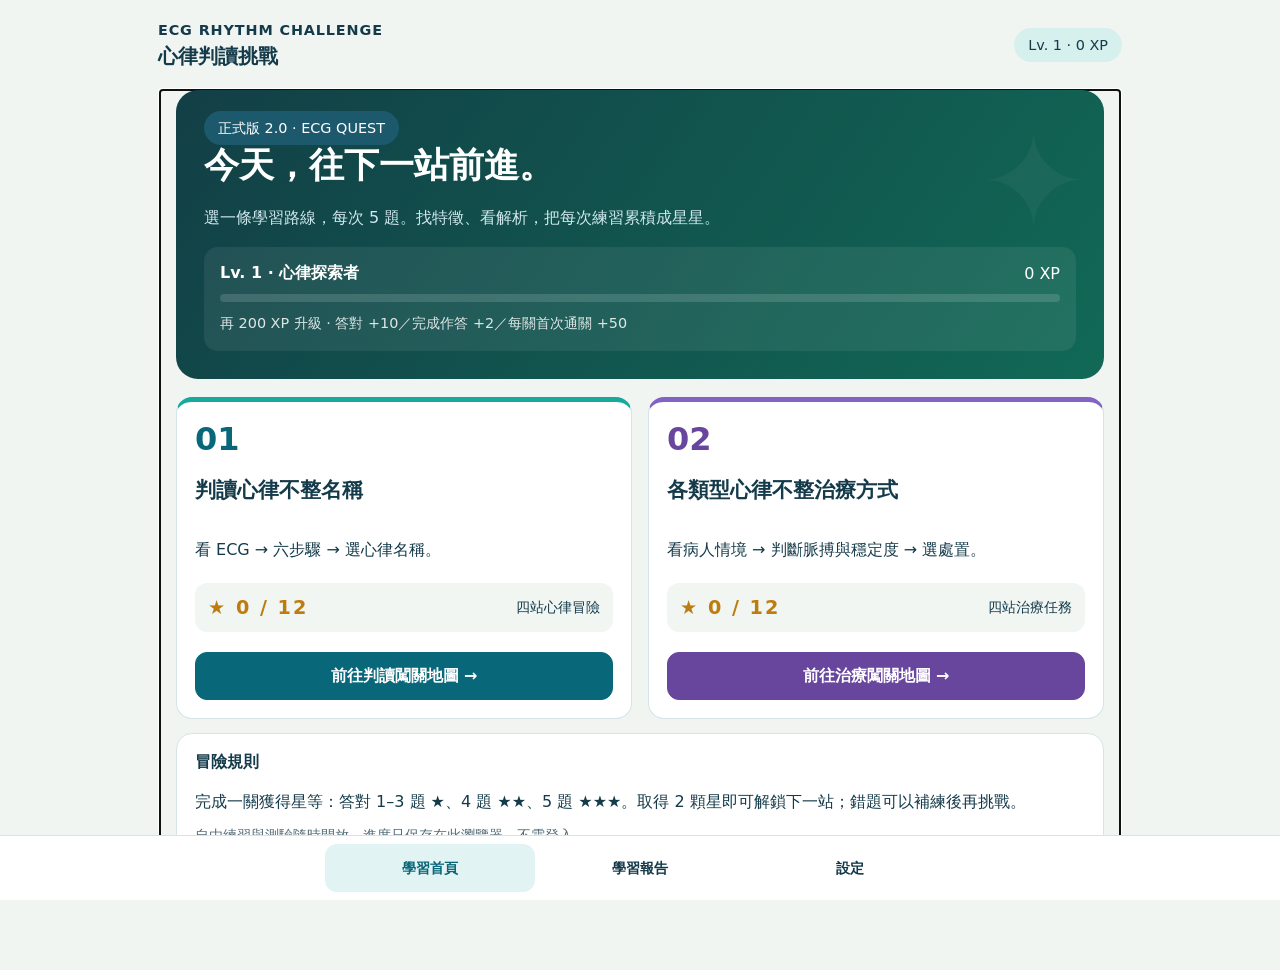
==== commit f0459cd8: "Release quest maps for rhythm and treatment with stars, gated stations and one-time XP rewards" ====
--- a/index.html
+++ b/index.html
@@ -1 +1 @@
-<!doctype html><html lang="zh-Hant"><head><meta charset="utf-8"><meta name="viewport" content="width=device-width,initial-scale=1,viewport-fit=cover"><meta name="theme-color" content="#093d50"><title>ECG Rhythm Challenge｜心律判讀挑戰｜正式版</title><meta name="description" content="護理科學生心律名稱判讀與治療方式練習：中文解析、病況情境、測驗與錯題重練。"><link rel="icon" href="data:image/svg+xml,%3Csvg xmlns='http://www.w3.org/2000/svg' viewBox='0 0 64 64'%3E%3Crect width='64' height='64' rx='14' fill='%230b6477'/%3E%3Cpath d='M7 34h12l5-14 8 28 7-20 4 6h14' fill='none' stroke='white' stroke-width='5'/%3E%3C/svg%3E"><link rel="stylesheet" href="style.css?v=15"></head><body><a class="skip" href="#app">跳至主要內容</a><header><div><b>ECG RHYTHM CHALLENGE</b><span>心律判讀挑戰</span></div><span class="pill" id="xp">0 XP</span></header><p id="notice" class="notice" role="status" hidden></p><main id="app" tabindex="-1"></main><nav id="nav" aria-label="主要導覽"><button data-view="home">學習首頁</button><button data-view="report">學習報告</button><button data-view="settings">設定</button></nav><dialog id="zoom"><div class="dialog-top"><b>心電圖放大檢視</b><button id="closeZoom">關閉</button></div><p>左右滑動查看完整波形。</p><div class="zoom-scroll"><img id="zoomImg" alt="放大的心電圖波形"></div></dialog><noscript>請啟用 JavaScript 以進行心律判讀練習。</noscript><script type="module" src="app.mjs?v=16"></script></body></html>
+<!doctype html><html lang="zh-Hant"><head><meta charset="utf-8"><meta name="viewport" content="width=device-width,initial-scale=1,viewport-fit=cover"><meta name="theme-color" content="#093d50"><title>ECG Rhythm Challenge｜心律判讀挑戰｜正式版</title><meta name="description" content="護理科學生心律名稱判讀與治療方式練習：中文解析、病況情境、測驗與錯題重練。"><link rel="icon" href="data:image/svg+xml,%3Csvg xmlns='http://www.w3.org/2000/svg' viewBox='0 0 64 64'%3E%3Crect width='64' height='64' rx='14' fill='%230b6477'/%3E%3Cpath d='M7 34h12l5-14 8 28 7-20 4 6h14' fill='none' stroke='white' stroke-width='5'/%3E%3C/svg%3E"><link rel="stylesheet" href="style.css?v=17"></head><body><a class="skip" href="#app">跳至主要內容</a><header><div><b>ECG RHYTHM CHALLENGE</b><span>心律判讀挑戰</span></div><span class="pill" id="xp">0 XP</span></header><p id="notice" class="notice" role="status" hidden></p><main id="app" tabindex="-1"></main><nav id="nav" aria-label="主要導覽"><button data-view="home">學習首頁</button><button data-view="report">學習報告</button><button data-view="settings">設定</button></nav><dialog id="zoom"><div class="dialog-top"><b>心電圖放大檢視</b><button id="closeZoom">關閉</button></div><p>左右滑動查看完整波形。</p><div class="zoom-scroll"><img id="zoomImg" alt="放大的心電圖波形"></div></dialog><noscript>請啟用 JavaScript 以進行心律判讀練習。</noscript><script type="module" src="app.mjs?v=17"></script></body></html>
--- a/style.css
+++ b/style.css
@@ -3,3 +3,6 @@
 .rate-helper{margin:16px 0;padding:12px;background:#f0f8f8;border:1px solid #cbdfe2;border-radius:12px}.rate-helper summary{cursor:pointer;font-weight:700}.rate-helper input{display:block;width:100%;max-width:240px;min-height:48px;margin-top:8px;border:1px solid #92b2ba;border-radius:10px;padding:10px;font:inherit;color:#153b4b;background:white}.rate-helper input:focus-visible{outline:3px solid #ed9c35;outline-offset:2px}
 
 .learning-areas{display:grid;grid-template-columns:1fr 1fr;gap:16px}.learning-area{margin:0;display:flex;flex-direction:column;border-top:5px solid #18a89c}.learning-area button{margin-top:auto}.treatment-area{border-top-color:#8263c5}.treatment-area .primary{background:#68469d;border-color:#68469d}.area-number{color:#086779;font-size:2rem;font-weight:800}.treatment-area .area-number{color:#68469d}.treatment-hero{background:#493369}.clinical-case{padding:4px 0 12px;border-bottom:1px solid var(--line);margin-bottom:18px}.full-select{display:block;width:100%;margin:12px 0 18px}@media(max-width:600px){.learning-areas{grid-template-columns:1fr}}
+
+/* Quest map: individual learning, no mandatory timer. */
+:root{--gold:#be7c0e}body{background:#f1f5f2}header{max-width:1000px}.quest-hero{position:relative;overflow:hidden;background:linear-gradient(125deg,#123f46,#116956);padding:28px}.quest-hero:after{content:'✦';position:absolute;right:16px;top:16px;color:#ffffff0b;font-size:130px;pointer-events:none}.quest-hero>*{position:relative;z-index:1}.quest-hero .primary{background:#e5f5e8;color:#154d42;border:0}.quest-hero-stats{display:flex;flex-wrap:wrap;gap:10px;margin:20px 0}.quest-hero-stats span{background:#ffffff18;border:1px solid #ffffff22;padding:9px 13px;border-radius:12px;font-size:.9rem;font-weight:650}.quest-xp{padding:16px;border-radius:14px;background:#ffffff12;margin-top:16px}.quest-xp .progress{margin:10px 0;background:#ffffff24}.quest-xp .progress span{background:#9ddeaf}.quest-xp small{color:inherit;opacity:.85;line-height:1.6}.card .quest-xp{background:#e7f3ec}.card .quest-xp .progress{background:#c5ddd0}.card .quest-xp .progress span{background:#1b8772}.route-summary{display:flex;align-items:center;justify-content:space-between;gap:10px;background:#f1f6f3;border-radius:12px;padding:13px;margin:4px 0 20px;font-size:.9rem}.quest-stars{color:var(--gold);font-weight:850;font-size:1.2rem;letter-spacing:2px}.quest-stars small{color:#627974;font-size:.8rem;font-weight:500;letter-spacing:0;margin-left:12px}.quest-map{padding:8px 0 8px 18px;margin:8px 0 20px}.quest-node{position:relative;display:flex;align-items:center;gap:20px;padding:22px 20px 22px 0;min-height:142px}.quest-node:not(:last-child):before{content:'';position:absolute;left:27px;top:50%;height:100%;width:3px;background:#c7dace;z-index:0}.quest-marker{position:relative;z-index:1;flex:0 0 56px;height:56px;display:grid;place-items:center;border-radius:19px;background:#e4eee7;border:2px solid #c8dbcf;color:#527469;font-size:24px;font-weight:800}.quest-content{flex:1;min-width:0}.quest-kicker{font-size:.7rem;letter-spacing:1px;color:#55756b;font-weight:750}.quest-content h3{font-size:1.2rem;margin:6px 0}.quest-content p{font-size:.85rem;color:#5e7772;margin:0 0 8px;line-height:1.55}.quest-node.current{background:white;border:1px solid #c5ded3;border-radius:20px;padding-left:12px;margin-left:-12px;box-shadow:0 6px 25px #194d3a08}.quest-node.current:not(:last-child):before{left:39px}.quest-node.current .quest-marker{background:#087867;color:white;border-color:#087867;box-shadow:0 0 0 5px #e3f3e9}.quest-node.passed .quest-marker{background:#d8efde;color:#23704b;border-color:#a8cfb6}.quest-node.locked .quest-content{opacity:.7}.quest-node.locked .quest-marker{border-style:dashed}.quest-node button{flex-shrink:0;min-width:110px}.quest-rules p{margin-bottom:8px}.reward-stars{text-align:center;color:var(--gold);font-size:clamp(40px,8vw,68px);letter-spacing:8px;margin:15px 0}.reward-xp{font-weight:850;color:#187653;font-size:1.2rem}.treatment-hero{background:linear-gradient(120deg,#493369,#70509b)}.treatment-hero .primary{background:#f0e8ff;color:#54357b}.quest-preview{border-top:4px solid #d7a243}.quest-rules small{line-height:1.6;display:block}@media(max-width:540px){.quest-hero{padding:22px}.quest-map{padding-left:4px}.quest-node{gap:14px;padding-right:6px;flex-wrap:wrap}.quest-marker{flex-basis:48px;height:48px;border-radius:16px}.quest-node:not(:last-child):before{left:23px}.quest-node.current:not(:last-child):before{left:35px}.quest-node button{margin-left:62px;width:calc(100% - 62px);min-height:48px}.quest-content{flex-basis:calc(100% - 62px)}.quest-stars small{display:block;margin-left:0;margin-top:5px}.quest-content h3{font-size:1.1rem}.quest-node.current{margin-left:-8px;padding-left:8px}.quest-node.current:not(:last-child):before{left:31px}.quest-xp .row{font-size:.9rem}.quest-hero-stats{margin:16px 0}}
